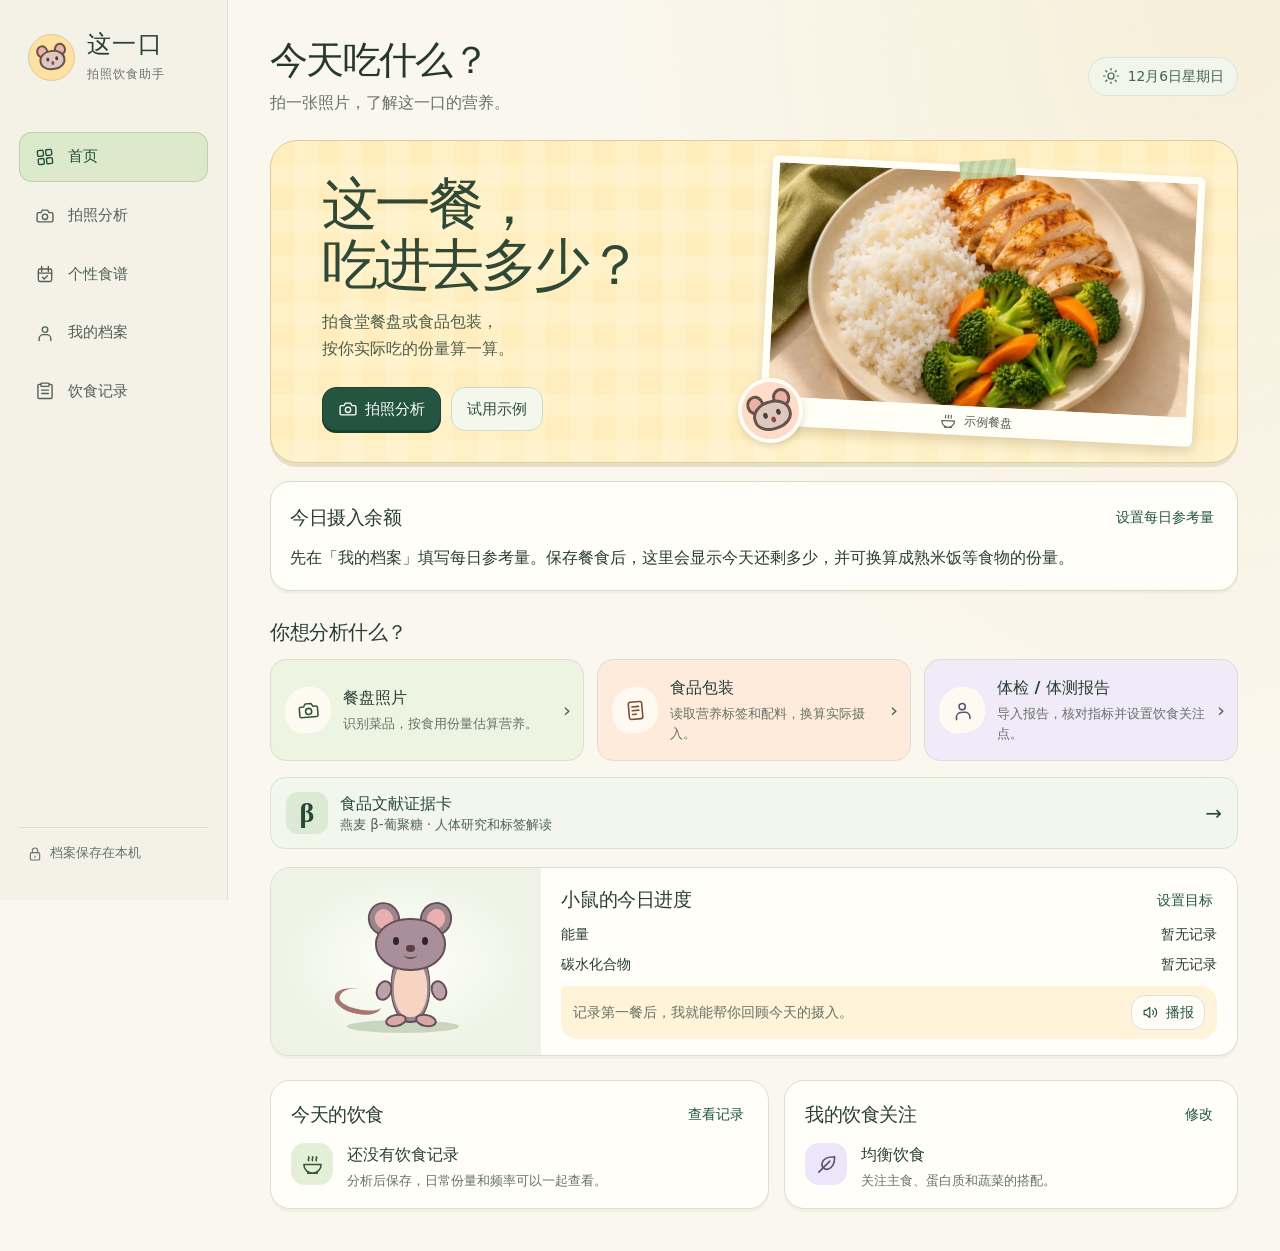
==== index.html @ 36e71fb4 "Publish verified Zheyikou demo" ====
<!doctype html>
<html lang="zh-CN">
<head>
  <meta charset="utf-8">
  <meta name="viewport" content="width=device-width, initial-scale=1">
  <meta name="description" content="拍一餐或一张食品标签，按真实份量了解吃进去的营养。">
  <meta name="theme-color" content="#faf7ee">
  <title>这一口 · 拍照饮食助手</title>
  <link rel="stylesheet" href="style.css?v=picnic-ui">
  <link rel="stylesheet" href="extensions/food-evidence/evidence.css?v=oat-card">
  <script defer src="nutrition.js?v=ingredient-seasoning"></script>
  <script defer src="packaging.js?v=portion-check"></script>
  <script defer src="insights.js?v=food-plan"></script>
  <script defer src="favorites.js"></script>
  <script defer src="extensions/food-evidence/oats.js?v=oat-card"></script>
  <script defer src="extensions/food-evidence/evidence.js?v=oat-card"></script>
  <script defer src="app.js?v=portion-check-oat-card"></script>
</head>
<body>
  <div id="app"></div>
  <div id="toast" class="toast" role="status" hidden></div>
</body>
</html>
---- style.css ----
:root {
  color-scheme: light;
  --ink: #24332a;
  --muted: #667268;
  --forest: #264d38;
  --green: #346448;
  --paper: #f7f8f2;
  --white: #fffefa;
  --line: #e3e8dc;
  --sage: #e7efdb;
  --peach: #f7e8d8;
  --lilac: #eee9f3;
  --radius: 21px;
  font-family: Inter, 'PingFang SC', 'Microsoft YaHei UI', 'Microsoft YaHei', 'Noto Sans CJK SC', system-ui, sans-serif;
  font-synthesis: none;
  background: var(--paper);
  color: var(--ink);
}
*, *::before, *::after { box-sizing: border-box; }
body { margin: 0; min-width: 280px; line-height: 1.55; }
button, input, textarea, select { font: inherit; }
button { cursor: pointer; }
button:disabled { opacity: .48; cursor: not-allowed; }
button:focus-visible, input:focus-visible, select:focus-visible, textarea:focus-visible, summary:focus-visible, .file-button:focus-within { outline: 3px solid #659574; outline-offset: 3px; }
main:focus { outline: none; }
h1, h2, h3, p { margin: 0; }
a { color: var(--forest); }
svg { flex: none; vertical-align: middle; }
.layout { min-height: 100vh; display: grid; grid-template-columns: 228px minmax(0, 1fr); }
.sidebar { position: sticky; top: 0; height: 100vh; display: flex; flex-direction: column; padding: 31px 19px 23px; border-right: 1px solid var(--line); background: #fbfcf6; }
.brand { background: none; border: 0; color: var(--ink); display: inline-flex; gap: 12px; align-items: center; text-align: left; padding: 0; width: fit-content; }
.sidebar .brand { margin: 0 0 49px 9px; }
.brand-mark { display: grid; place-items: center; width: 47px; height: 47px; color: #fffdef; background: var(--forest); border-radius: 15px; }
.brand strong { display: block; font-size: 24px; font-weight: 780; letter-spacing: .055em; line-height: 1.16; }
.brand small { display: block; margin-top: 6px; font-size: 12px; letter-spacing: .08em; color: var(--muted); }
.navigation { display: grid; gap: 7px; }
.nav-item { display: flex; align-items: center; gap: 13px; padding: 13px 16px; width: 100%; text-align: left; border: 0; border-radius: 13px; color: #536054; background: transparent; font-size: .95rem; }
.nav-item:hover { background: #eff3e8; }
.nav-item.active { color: #214730; background: #e7eedf; font-weight: 750; }
.sidebar-bottom { margin-top: auto; padding: 15px 8px 0; border-top: 1px solid var(--line); }
.privacy-label { display: flex; align-items: center; gap: 7px; color: var(--muted); font-size: .84rem; margin-bottom: 13px; }
.mobile-top { display: none; }
.main { min-width: 0; }
.content { width: min(100%, 1275px); padding: 37px 42px 42px; margin: 0 auto; }
.page-head { display: flex; justify-content: space-between; align-items: center; gap: 14px; margin: 0 0 24px; }
h1 { color: #26382c; font-size: clamp(1.85rem, 3vw, 2.35rem); line-height: 1.25; font-weight: 790; letter-spacing: -.045em; }
.page-head p { color: var(--muted); margin-top: 7px; }
.date-chip { display: inline-flex; align-items: center; justify-content: center; gap: 8px; padding: 8px 13px; border-radius: 999px; border: 1px solid #dce5d8; color: #46614d; background: #f1f5eb; font-size: .86rem; white-space: nowrap; }
.hero { min-height: 330px; display: grid; grid-template-columns: .93fr 1.07fr; overflow: hidden; border-radius: 27px; background: #e8efdc; border: 1px solid #e0e8d7; }
.hero-text { position: relative; padding: 39px clamp(25px, 4vw, 58px) 36px; z-index: 1; }
.hero h2 { margin: 14px 0 14px; color: #1f402e; font-size: clamp(2.5rem, 4.35vw, 4.1rem); line-height: 1.1; font-weight: 820; letter-spacing: -.085em; }
.hero p { font-size: 1rem; color: #506854; line-height: 1.68; }
.hero-visual { position: relative; min-width: 0; min-height: 100%; background: radial-gradient(ellipse at 55% 46%, #d3debc, #c0cfa7); overflow: hidden; }
.hero-visual img { position: absolute; inset: 0; width: 100%; height: 100%; object-fit: cover; object-position: center 53%; }
.photo-tag { position: absolute; display: flex; align-items: center; gap: 7px; bottom: 18px; right: 19px; padding: 8px 12px; color: #284a37; background: #fcfff6ed; border: 1px solid #eff2ea; border-radius: 999px; box-shadow: 0 3px 14px #243d2833; font-weight: 660; font-size: .83rem; }
.hero-actions, .action-row { display: flex; align-items: center; flex-wrap: wrap; gap: 10px; margin-top: 18px; }
.hero-actions { margin-top: 24px; }
.button { display: inline-flex; align-items: center; justify-content: center; gap: 7px; font-size: .94rem; font-weight: 720; text-decoration: none; text-align: center; line-height: 1.25; padding: 11px 15px; min-height: 44px; border: 1px solid transparent; border-radius: 11px; white-space: nowrap; }
.primary { color: #fffefa; background: var(--forest); box-shadow: 0 3px 6px #264d3816; }
.primary:hover:not(:disabled) { background: #1d402c; }
.ghost { color: #31513b; background: #f4f7eb; border-color: #cfdbc4; }
.outline { color: var(--forest); background: #fffc; border-color: #d9e3d6; }
.outline:hover, .ghost:hover { background: #eff4e9; }
.text-button { display: inline-flex; align-items: center; color: var(--forest); background: transparent; border: 0; border-radius: 6px; padding: 5px 4px; font-size: .9rem; font-weight: 720; white-space: nowrap; }
.text-button:hover { background: #edf2e8; }
.danger { color: #9a4437; }
.danger:hover { background: #fbede8; }
.quick-section { margin-top: 27px; }
.section-title { font-size: 1.22rem; font-weight: 780; letter-spacing: -.025em; }
.quick-grid { display: grid; grid-template-columns: repeat(3, minmax(0, 1fr)); gap: 13px; margin-top: 11px; }
.quick-card { display: grid; grid-template-columns: auto minmax(0, 1fr); align-items: center; gap: 12px; padding: 16px 14px; text-align: left; color: var(--ink); background: var(--white); border: 1px solid var(--line); border-radius: 16px; min-height: 95px; }
.quick-card:hover { border-color: #b9cdb6; background: #fdfff9; }
.icon-tile { align-self: start; display: inline-grid; place-items: center; width: 46px; height: 46px; border-radius: 14px; color: var(--forest); flex: none; }
.green { background: var(--sage); color: #35543b; }
.peach { background: var(--peach); color: #814d30; }
.lilac { background: var(--lilac); color: #614d73; }
.quick-card strong, .overview-body strong { display: block; font-size: 1rem; font-weight: 760; }
.quick-card small, .overview-body p { display: block; margin-top: 3px; font-size: .83rem; color: var(--muted); line-height: 1.5; }
.home-bottom { display: grid; grid-template-columns: 1.1fr 1fr; gap: 15px; margin-top: 24px; }
.card { background: var(--white); border: 1px solid var(--line); border-radius: var(--radius); box-shadow: 0 2px 3px #213a2105; }
.overview { padding: 17px 20px; }
.section-head { display: flex; justify-content: space-between; gap: 9px; align-items: center; }
.section-head h2 { font-size: 1.18rem; font-weight: 780; letter-spacing: -.025em; }
.overview-body { display: flex; align-items: center; gap: 14px; margin-top: 13px; }
.overview-body .icon-tile { width: 42px; height: 42px; }
.segmented { display: inline-flex; gap: 4px; padding: 4px; border-radius: 14px; border: 1px solid #e3e9dd; background: #edf1e8; margin-bottom: 20px; }
.segmented button { display: inline-flex; align-items: center; gap: 8px; color: #56645a; background: transparent; border: 1px solid transparent; padding: 8px 14px; border-radius: 10px; font-size: .94rem; }
.segmented button[aria-pressed="true"] { background: var(--white); border-color: #e0e6da; box-shadow: 0 1px 3px #1f3c2010; color: var(--forest); font-weight: 750; }
.workspace-grid { display: grid; grid-template-columns: minmax(0, 1.07fr) minmax(0, .93fr); gap: 18px; align-items: start; }
.stack { display: grid; gap: 16px; min-width: 0; }
.plan-days { border: 0; padding: 0; margin: 15px 0 10px; }
.plan-days legend { color: #49564a; font-weight: 690; font-size: .88rem; margin-bottom: 6px; }
.plan-week { display: flex; flex-wrap: wrap; gap: 6px; }
.plan-week label { display: inline-flex; align-items: center; padding: 7px 8px; gap: 4px; min-height: 38px; border: 1px solid var(--line); border-radius: 9px; cursor: pointer; font-size: .84rem; }
.plan-week label:has(input:checked) { background: var(--sage); }
.plan-week input { accent-color: var(--forest); }
.plan-slot { display: grid; gap: 3px; padding: 12px 14px; margin-top: 10px; border-radius: 12px; background: #f0f4e9; }
.plan-slot > span:first-child, .plan-countdown { color: #516655; font-size: .86rem; }
.plan-slot > strong { font-size: 1.15rem; }
.plan-portion { margin: 13px 0; padding: 0 0 0 11px; border-left: 2px solid #bacda9; }
.plan-portion p { font-size: .86rem; margin-top: 4px; color: var(--muted); }
.favorite-suggestions { margin-top: 12px; }
.favorite-suggestion, .mouse-plan { display: flex; justify-content: space-between; align-items: center; flex-wrap: wrap; gap: 8px 12px; padding: 10px 0; border-top: 1px solid var(--line); overflow-wrap: anywhere; }
.favorite-suggestion .micro { margin-top: 3px; }
.favorite-card h2 { overflow-wrap: anywhere; }
.mouse-plan { margin-top: 10px; padding-bottom: 0; font-size: .9rem; }
.mouse-plan p { margin: 2px 0 0; color: var(--muted); }
.form-card { padding: 19px; }
.balance-card { margin-top: 18px; }
.balance-card p { margin: 8px 0 0; }
.balance-grid { display: grid; grid-template-columns: repeat(auto-fit,minmax(min(100%,145px),1fr)); gap: 8px; }
.balance-metric { display: grid; align-content: start; gap: 3px; padding: 12px; background: #eef3e7; border-radius: 10px; }
.balance-metric span, .balance-metric small { color: #526253; }
.balance-metric strong { font-size: 1.3rem; color: var(--forest); }
.balance-example { margin-top: 12px; padding-top: 8px; border-top: 1px solid var(--line); }
.balance-example select { max-width: 310px; }
.missing-result { padding: 12px; border-radius: 10px; background: #faf3e7; }
.missing-result ul { margin: 4px 0 0; padding-left: 20px; }
.missing-result .text-button { text-align: left; }
.form-card > .section-head { margin-bottom: 13px; }
.pill { display: inline-flex; align-items: center; padding: 3px 9px; border-radius: 999px; font-size: .77rem; white-space: nowrap; font-weight: 730; background: var(--lilac); color: #5f5070; }
.pill.peach { background: var(--peach); color: #814d30; }
.pill.green { background: var(--sage); color: #35543b; }
.upload-area { overflow: hidden; min-height: 155px; border: 1px dashed #bacab6; border-radius: 15px; background: #f4f7ed; display: grid; place-items: center; text-align: center; position: relative; }
.upload-controls { display: flex; flex-direction: column; align-items: center; justify-content: center; gap: 8px; padding: 14px; min-width: 0; max-width: 100%; }
.upload-controls strong { font-size: .91rem; overflow-wrap: anywhere; }
.upload-buttons { display: flex; flex-wrap: wrap; justify-content: center; gap: 8px; }
.camera-file { display: none; }
.upload-controls .icon-tile { align-self: center; width: 40px; height: 40px; }
.upload-area.has-image { grid-template-columns: 1fr; }
.upload-area.has-image img { width: 100%; height: 225px; display: block; object-fit: contain; background: #e8eee1; }
.upload-area.has-image .upload-controls { padding: 10px; }
.upload-area.has-image .upload-controls .icon-tile { display: none; }
.file-button { position: relative; cursor: pointer; }
.file-button input { position: absolute; inset: 0; width: 100%; opacity: 0; cursor: pointer; }
.inline-status { padding: 9px 11px; background: #eef3e8; border-radius: 10px; color: #405d46; font-size: .89rem; margin: 10px 0 0; overflow-wrap: anywhere; }
.micro, .muted { color: var(--muted); }
.micro { font-size: .83rem; margin-top: 9px; line-height: 1.55; }
.field { color: #49564a; display: flex; flex-direction: column; gap: 5px; font-size: .88rem; font-weight: 690; min-width: 0; margin-top: 10px; }
input:not([type='radio']):not([type='file']), textarea, select { min-width: 0; width: 100%; min-height: 42px; padding: 8px 10px; border: 1px solid #dae2d6; border-radius: 9px; background: #fff; color: #29352b; font-size: .95rem; }
textarea { resize: vertical; }
select { appearance: none; background-image: url("data:image/svg+xml,%3Csvg xmlns='http://www.w3.org/2000/svg' viewBox='0 0 16 16'%3E%3Cpath d='m4 6 4 4 4-4' fill='none' stroke='%23546756' stroke-width='1.6' stroke-linecap='round'/%3E%3C/svg%3E"); background-repeat: no-repeat; background-position: right 10px center; background-size: 16px; padding-right: 30px; }
input::placeholder, textarea::placeholder { color: #778279; }
.fields.two { display: grid; grid-template-columns: 1fr 1fr; gap: 0 10px; }
.food-table { display: grid; gap: 8px; }
.food-row { display: grid; grid-template-columns: minmax(0, 1fr) minmax(78px, 105px) 32px; gap: 8px; align-items: end; }
.food-item { padding: 3px 10px 10px; border: 1px solid var(--line); border-radius: 11px; background: #fafcf7; }
.food-row .remove-button { margin-bottom: 3px; }
.seasoning-item { margin-top: 10px; }
.seasoning-item .section-head > label { flex: 1; }
.meal-breakdown { color: #435544; font-size: .87rem; margin: 8px 0 12px; }
.meal-breakdown p { margin: 4px 0; }
.icon-button { display: inline-grid; place-items: center; color: #5b6d5c; background: transparent; border: 1px solid transparent; width: 36px; height: 36px; border-radius: 9px; font-size: 1.45rem; line-height: 1; }
.icon-button:hover { background: #eef3e8; }
.remove-button { width: 32px; }
.result-name { color: var(--muted); font-weight: 630; font-size: .92rem; margin: 2px 0 12px; }
.nutrient-grid { display: grid; grid-template-columns: repeat(3, minmax(0, 1fr)); gap: 7px; }
.nutrient { padding: 10px 8px; border: 1px solid #e7ebe1; background: #f6f7f0; border-radius: 11px; }
.nutrient.priority { border-color: #cadcbf; background: #e9f1df; }
.nutrient span { display: block; color: #526253; font-size: .77rem; margin-bottom: 2px; }
.nutrient strong { color: var(--forest); display: block; font-size: clamp(1.2rem, 2.1vw, 1.76rem); font-variant-numeric: tabular-nums; line-height: 1.22; font-weight: 800; overflow-wrap: anywhere; }
.nutrient small { color: #526253; font-size: .76rem; }
.empty-result { min-height: 153px; display: flex; flex-direction: column; justify-content: center; align-items: center; text-align: center; gap: 6px; color: var(--muted); padding: 12px; }
.empty-result .icon-tile { align-self: center; }
.empty-result strong { color: var(--ink); margin-top: 3px; }
.empty-result p { font-size: .88rem; }
.advice-card { background: #f9fcf4; border-color: #e0e9d8; }
.advice-card h2 svg { margin-right: 4px; color: var(--green); }
.tip-title { display: block; font-size: .98rem; }
.advice-card p { color: #526254; font-size: .92rem; margin-top: 5px; }
.advice-card .frequency, .advice-card .ingredients { border-top: 1px solid #e4ebde; padding-top: 9px; margin-top: 10px; overflow-wrap: anywhere; }
.frequency svg { margin-right: 4px; }
.ingredients { overflow-wrap: anywhere; }
.ingredient-notes { margin: 8px 0 0; padding-left: 1.45rem; color: #455749; font-size: .9rem; }
details { margin-top: 12px; }
summary { color: var(--forest); font-size: .89rem; font-weight: 690; cursor: pointer; }
details .button { margin-top: 8px; }
.label-tabs { max-width: 100%; margin-bottom: 12px; }
.label-tabs button { padding-inline: clamp(6px, 2vw, 12px); font-size: .88rem; white-space: nowrap; }
.label-values { width: 100%; table-layout: fixed; border-collapse: collapse; margin-top: 14px; }
.label-values th, .label-values td { text-align: left; padding: 5px 3px; border-bottom: 1px solid var(--line); vertical-align: middle; font-size: .86rem; }
.label-values th:first-child { width: 36%; }
.label-values th:nth-child(2) { width: 39%; }
.label-values th small { display: block; font-weight: 500; color: #5c6b61; }
.label-values input, .label-values select { margin: 0; width: 100%; }
.label-values .label-energy-unit { margin-top: 4px; }
.ingredient-review h3 { font-size: .95rem; margin: 14px 0 5px; }
.product-line, .ingredient-evidence { overflow-wrap: anywhere; }
.ingredient-evidence { margin-top: 12px; padding: 9px 11px; border-radius: 8px; background: #f4f7ef; line-height: 1.7; white-space: pre-line; }
.ingredient-evidence mark { padding: 1px 3px; border-radius: 3px; background: #f8e0a5; color: #30240d; }
.ingredient-flags { list-style: none; padding: 0; margin: 0; display: flex; flex-wrap: wrap; gap: 6px; }
.ingredient-flags li { border-radius: 8px; padding: 4px 8px; display: flex; align-items: baseline; flex-wrap: wrap; gap: 4px 8px; font-size: .84rem; overflow-wrap: anywhere; }
.ingredient-flags .allergen-present { background: #fae6dc; color: #782e1c; }
.ingredient-flags .allergen-trace { background: #fff0cd; color: #6c4c00; }
.ingredient-flags .focus-tag { background: var(--sage); color: #36543d; }
.record-note { overflow-wrap: anywhere; white-space: pre-line; }
.goal-list { display: grid; gap: 8px; }
.purpose-card { margin-bottom: 16px; }
.purpose-list { display: grid; grid-template-columns: repeat(2, minmax(0,1fr)); gap: 8px; margin-top: 10px; }
.purpose-list .goal-choice input { flex: 0 0 16px; }
.purpose-list .goal-choice small { margin-top: 3px; line-height: 1.5; }
.purpose-actions { display: flex; flex-wrap: wrap; gap: 4px 16px; margin-top: 10px; }
.goal-choice { cursor: pointer; display: flex; gap: 8px; align-items: flex-start; border: 1px solid #e2e9dd; border-radius: 11px; padding: 9px 11px; }
.goal-choice:has(:checked) { background: #eef4e7; border-color: #cbdcc3; }
.goal-choice input { accent-color: var(--forest); width: 16px; height: 16px; margin-top: 5px; }
.goal-choice strong, .goal-choice small { display: block; }
.goal-choice small { color: var(--muted); font-size: .84rem; }
.profile-foot { border-top: 1px solid var(--line); margin-top: 15px; padding-top: 9px; }
.report-flags, .daily-goals { border: 1px solid #dbe5d3; border-radius: 11px; margin: 14px 0 0; padding: 8px 12px 11px; }
.report-flags legend, .daily-goals legend { color: var(--forest); font-weight: 700; padding: 0 5px; }
.report-flags label { display: flex; align-items: center; gap: 7px; padding-block: 4px; font-size: .9rem; }
.report-flags input { accent-color: var(--forest); width: 16px; height: 16px; margin: 0; }
.daily-goals .field { margin-top: 8px; }
.mouse-card { display: grid; grid-template-columns: minmax(155px, 28%) 1fr; margin: 18px 0; overflow: hidden; }
.mouse-scene { display: grid; place-items: center; min-height: 174px; background: radial-gradient(ellipse at center, #fffff8 0%, #eef3e5 70%); isolation: isolate; }
.mouse { position: relative; width: 150px; height: 143px; }
.mouse::after { content: ''; position: absolute; z-index: -1; width: 112px; height: 13px; left: 16px; bottom: 0; border-radius: 50%; background: #c9d5bc; }
.mouse-tail { position: absolute; width: 48px; height: 25px; left: 3px; bottom: 19px; border: 5px solid #a87571; border-right: 0; border-top: 0; border-radius: 50%; rotate: 13deg; }
.mouse-body, .mouse-belly, .mouse-head, .mouse-ear, .mouse-foot, .mouse-paw { position: absolute; }
.mouse-body { left: 42px; top: 58px; width: 75px; height: 75px; background: #9d858e; border: 2px solid #634f58; border-radius: 51% 51% 48% 48%; transform-origin: center 90%; transform: scaleX(var(--belly-scale)); animation: belly-grow .35s ease-out; }
.mouse-belly { left: 48px; top: 68px; width: 63px; height: 59px; background: #f6d4c1; border-radius: 52% 52% 47% 47%; transform-origin: center 90%; transform: scaleX(var(--belly-scale)); animation: belly-grow .35s ease-out; }
.mouse-ear { top: 12px; width: 32px; height: 34px; border-radius: 50%; border: 2px solid #634f58; background: #e7b0ae; box-shadow: inset 0 0 0 5px #9d858e; }
.mouse-ear.left { left: 37px; rotate: -22deg; }
.mouse-ear.right { right: 29px; rotate: 20deg; }
.mouse-head { top: 28px; left: 44px; width: 71px; height: 53px; border-radius: 48% 48% 49% 49%; border: 2px solid #634f58; background: #a88f99; }
.mouse-eye { position: absolute; top: 17px; width: 6px; height: 8px; background: #30232c; border-radius: 50%; }
.mouse-eye.left { left: 16px; }
.mouse-eye.right { right: 16px; }
.mouse-nose { position: absolute; top: 25px; left: 29px; width: 9px; height: 7px; border-radius: 52% 52% 70% 70%; background: #623b48; }
.mouse-smile { position: absolute; top: 31px; left: 27px; width: 13px; height: 8px; border: solid #634f58; border-width: 0 0 2px; border-radius: 0 0 50% 50%; }
.mouse-foot { bottom: 6px; height: 13px; width: 22px; border: 2px solid #634f58; border-radius: 60%; background: #d9a8a4; }
.mouse-foot.left { left: 54px; rotate: -12deg; }
.mouse-foot.right { left: 84px; rotate: 12deg; }
.mouse-paw { top: 90px; width: 16px; height: 21px; border-radius: 58%; border: 2px solid #634f58; background: #bba2aa; }
.mouse-paw.left { left: 45px; rotate: 21deg; }
.mouse-paw.right { right: 34px; rotate: -21deg; }
.mouse-sign { position: absolute; left: 94px; bottom: 40px; padding: 4px 6px; border: 2px solid #803a32; border-radius: 6px; background: #fff4ed; color: #803a32; font-size: .7rem; font-weight: 850; rotate: 9deg; }
.mouse-sign::after { content: ''; position: absolute; left: 12px; top: 100%; width: 3px; height: 13px; border-radius: 2px; background: #803a32; }
.mouse-goal-reached .mouse-scene { background: radial-gradient(ellipse at center, #fff9eb 0%, #f6e6dc 77%); }
@keyframes belly-grow { from { transform: scaleX(.53); } to { transform: scaleX(var(--belly-scale)); } }
@media (prefers-reduced-motion: reduce) { .mouse-body, .mouse-belly { animation: none; } }
.mouse-content { padding: 16px 20px; min-width: 0; }
.mouse-content h2 { font-size: 1.16rem; }
.mouse-content .section-head { margin-bottom: 7px; }
.mouse-meter { margin-top: 7px; }
.mouse-meter > div { display: flex; flex-wrap: wrap; justify-content: space-between; gap: 2px 10px; font-size: .9rem; }
.mouse-meter small { color: var(--muted); font-size: .8rem; font-weight: 500; }
.mouse-meter progress { display: block; margin-top: 3px; height: 8px; width: 100%; border: 0; border-radius: 10px; overflow: hidden; appearance: none; color: var(--forest); background: #e6eee1; accent-color: var(--forest); }
.mouse-meter progress::-webkit-progress-bar { background: #e6eee1; border-radius: 10px; }
.mouse-meter progress::-webkit-progress-value { background: #547b5b; border-radius: 10px; }
.mouse-meter progress::-moz-progress-bar { background: #547b5b; border-radius: 10px; }
.mouse-speech { margin-top: 11px; display: flex; align-items: center; gap: 7px 12px; flex-wrap: wrap; }
.mouse-speech p { flex: 1 1 190px; color: var(--muted); font-size: .89rem; }
.mouse-voice { min-height: 35px; padding: 5px 10px; font-size: .86rem; }
.snack-card { background: #fcfaf5; border-color: #e8e0d0; margin-bottom: 14px; }
.snack-name { margin-bottom: 9px; color: var(--forest); font-weight: 700; overflow-wrap: anywhere; }
.snack-plan { margin: 0 0 9px; display: grid; gap: 8px; }
.snack-plan div { border-radius: 9px; padding: 8px 10px; background: #f0f3e8; }
.snack-plan dt { color: var(--forest); font-weight: 700; }
.snack-plan dd { margin: 2px 0 0; color: var(--muted); line-height: 1.55; font-size: .88rem; }
.snack-cues { list-style: none; margin: 8px 0 4px; padding: 0; display: grid; gap: 7px; }
.snack-cues li { padding: 6px 9px; background: #f6eee4; border-radius: 9px; font-size: .86rem; }
.snack-cues span { display: block; color: var(--muted); }
.snack-source { font-size: .82rem; color: var(--forest); }
.log-totals { display: grid; grid-template-columns: repeat(3, minmax(0, 1fr)); gap: 13px; margin-bottom: 15px; }
.log-metric { padding: 15px; }
.log-metric span { font-size: .91rem; color: var(--muted); }
.log-metric strong { display: block; font-size: 1.75rem; color: var(--forest); }
.log-metric small { font-size: .85rem; }
.record-list { display: grid; }
.record { display: grid; grid-template-columns: auto minmax(0,1fr) auto auto; gap: 11px; align-items: center; padding: 11px 0; border-top: 1px solid var(--line); }
.record-text { overflow-wrap: anywhere; }
.record-text p, .record-energy small { font-size: .82rem; color: var(--muted); }
.toast { position: fixed; z-index: 20; bottom: 22px; left: 50%; translate: -50% 0; max-width: calc(100vw - 28px); padding: 9px 15px; border-radius: 11px; background: #264d38; color: #fff; box-shadow: 0 6px 24px #1e342a35; }
@media (max-width: 1110px) {
  .layout { grid-template-columns: 190px minmax(0, 1fr); }
  .content { padding: 30px 28px 38px; }
  .sidebar { padding-inline: 14px; }
  .quick-card { gap: 9px; }
  .quick-card .icon-tile { width: 39px; height: 39px; }
}
@media (max-width: 800px) {
  .camera-file { display: inline-flex; }
  .layout { display: block; }
  .sidebar { position: fixed; z-index: 5; top: auto; left: 0; right: 0; bottom: 0; padding: 5px 8px max(5px, env(safe-area-inset-bottom)); height: auto; border-right: 0; border-top: 1px solid var(--line); background: #fbfcf7fa; }
  .sidebar .brand, .sidebar-bottom { display: none; }
  .navigation { display: grid; grid-template-columns: repeat(5, minmax(0, 1fr)); gap: 2px; }
  .nav-item { flex-direction: column; align-items: center; gap: 3px; padding: 5px 3px; text-align: center; font-size: .77rem; }
  .mobile-top { display: flex; align-items: center; justify-content: space-between; border-bottom: 1px solid var(--line); padding: 10px 17px; background: #fbfcf6; }
  .mobile-top .brand-mark { width: 34px; height: 34px; border-radius: 10px; }
  .mobile-top .brand strong { font-size: 20px; }
  .content { padding: 24px 18px 87px; }
  .toast { bottom: 70px; }
}
@media (max-width: 570px) {
  .purpose-list { grid-template-columns: minmax(0,1fr); }
  .content { padding-inline: 13px; }
  .page-head { align-items: flex-start; margin-bottom: 17px; }
  .page-head p { font-size: .91rem; }
  .page-head .date-chip { padding: 5px 7px; font-size: .72rem; }
  .page-head .button { font-size: .8rem; padding: 8px; min-height: 35px; }
  .page-head .date-chip svg { display: none; }
  .hero { grid-template-columns: 1fr; border-radius: 19px; }
  .hero-text { padding: 23px 21px 22px; }
  .hero h2 { font-size: clamp(2.18rem, 10.8vw, 3.2rem); }
  .desktop-break { display: none; }
  .hero p { font-size: .92rem; }
  .hero-actions { margin-top: 15px; }
  .hero-visual { min-height: 185px; }
  .photo-tag { bottom: 9px; right: 10px; }
  .quick-section { margin-top: 18px; }
  .quick-grid { grid-template-columns: 1fr; gap: 8px; }
  .quick-card { min-height: 65px; padding: 9px 12px; }
  .home-bottom, .workspace-grid { grid-template-columns: 1fr; gap: 12px; }
  .ingredients-layout > .stack { display: contents; }
  .ingredients-layout .ingredient-review { order: 1; }
  .ingredients-layout .ingredient-editor { order: 2; }
  .ingredients-layout .result-card, .ingredients-layout .advice-card { order: 3; }
  .ingredients-layout .snack-card { order: 4; }
  .home-bottom { margin-top: 14px; }
  .stack { gap: 12px; }
  .form-card { padding: 14px; }
  .log-totals { gap: 6px; }
  .log-metric { padding: 8px; }
  .log-metric span, .log-metric .micro { font-size: .73rem; }
  .log-metric strong { font-size: 1.3rem; }
  .record { gap: 7px; }
  .record .icon-tile { width: 35px; height: 35px; }
  .record-energy { font-size: .85rem; }
  .mouse-card { grid-template-columns: 1fr; }
  .mouse-scene { min-height: 152px; }
  .mouse-content { padding: 12px 14px 14px; }
}
.crop-dialog {
  width: min(680px, calc(100% - 28px));
  max-height: calc(100% - 28px);
  padding: 18px;
  border: 1px solid #d7e2d9;
  border-radius: 16px;
  background: #fff;
  color: inherit;
}
.crop-dialog::backdrop { background: rgba(20, 36, 28, .62); }
.crop-preview { display: grid; justify-items: center; margin: 12px 0; }
.crop-preview canvas { display: block; height: auto; touch-action: none; cursor: crosshair; }

/* Picnic stationery, shared across the five existing workspaces. */
:root {
  --ink: #293e35;
  --forest: #225642;
  --green: #427159;
  --paper: #faf7ee;
  --white: #fffef9;
  --line: #deded0;
  --sage: #e4efd8;
  --peach: #ffe3cf;
  --lilac: #ece6fa;
  --radius: 20px;
}
.main { background: radial-gradient(ellipse at 95% 0%, #f6efd9 0%, transparent 40rem), var(--paper); }
.sidebar { background: #f4f2e6; }
.brand-mark { position: relative; border-radius: 50%; background: #ffe1a1; border: 1px solid #ddc89c; }
.mouse-mark { position: relative; display: inline-block; width: 30px; height: 26px; transform: rotate(-8deg); }
.mouse-mark::before,.mouse-mark::after { content: ''; position: absolute; top: 0; width: 12px; height: 13px; background: #ecb2a5; border: 2px solid #64544d; border-radius: 50%; }
.mouse-mark::before { left: 0; } .mouse-mark::after { right: 0; }
.mouse-mark i { position: absolute; z-index: 1; inset: 6px 2px 0; border: 2px solid #64544d; border-radius: 48% 48% 46% 46%; background: #dec7bf; }
.mouse-mark b { position: absolute; z-index: 2; top: 13px; left: 9px; width: 3px; height: 4px; border-radius: 50%; background: #493f39; box-shadow: 9px 0 #493f39, 4.5px 4px #8d4c46; }
.brand strong { font-weight: 850; }
.navigation { gap: 9px; }
.nav-item.active { background: #dceacb; color: #214e37; box-shadow: inset 0 0 0 1px #bed1ab; }
.nav-item.active svg { transform: rotate(-6deg); }
h1,h2 { text-wrap: balance; }
.hero { position: relative; isolation: isolate; min-height: 305px; grid-template-columns: 1fr .97fr; border: 1px solid #decc99; background-color: #ffedbe; background-image: linear-gradient(90deg,transparent 50%,#fff8d954 50%),linear-gradient(transparent 50%,#fff8d954 50%); background-size: 46px 46px; box-shadow: 0 4px 0 #e7dfc8; }
.hero-text { padding: 26px clamp(20px,4vw,52px) 31px; }
.hero h2 { margin-top: 6px; letter-spacing: -.055em; color: #304936; }
.hero p { color: #4d5d49; }
.hero-visual { position: relative; overflow: visible; background: transparent; }
.meal-print { position: absolute; inset: 8% 8% 8% 1%; transform: rotate(3deg); background: #fffef7; border: 7px solid #fffef7; border-bottom-width: 29px; border-radius: 6px; box-shadow: 1px 6px 12px #58452c30; }
.meal-print::after { content: ''; position: absolute; width: 56px; height: 18px; top: -13px; left: 43%; background: repeating-linear-gradient(110deg,#b5c998dd 0 5px,#c9d7acdd 5px 10px); transform: rotate(-7deg); }
.meal-print img { border-radius: 2px; object-position: center 50%; }
.photo-tag { left: 0; right: 0; bottom: -25px; justify-content: center; padding: 0; background: none; border: 0; box-shadow: none; color: #52604c; font-size: 12px; }
.hero-mouse { display: grid; place-items: center; position: absolute; bottom: 6%; left: -5%; width: 65px; height: 65px; background: #ffdcc7; border: 4px solid #fffdf5; border-radius: 50%; box-shadow: 0 3px 6px #48381e29; transform: rotate(-9deg); }
.hero-mouse .mouse-mark { scale: 1.5; }
.primary { background: #235540; border-color: #194634; box-shadow: 0 2px 0 #173e30; }
.button { border-radius: 14px; }
.card { box-shadow: 0 3px 0 #4955340b; }
.balance-card { border-color: #d4dec4; }
.balance-metric { background: #eaf2dd; }
.balance-metric:nth-child(2n) { background: #fff1dc; }
.quick-card { position: relative; padding-right: 29px; }
.quick-card::after { content: '›'; position: absolute; right: 12px; color: #526253; font-size: 1.25rem; }
.quick-card:nth-child(1) { background: #edf4e2; } .quick-card:nth-child(2) { background: #ffebdc; } .quick-card:nth-child(3) { background: #f1eaf9; }
.quick-card .icon-tile { align-self: center; border-radius: 50% 45% 46% 38%; background: #fffaf1; transform: rotate(-5deg); }
.section-links { display: flex; gap: 5px; flex-wrap: wrap; margin: 0 0 16px; }
.section-links button { color: var(--forest); background: #fffdf6; border: 1px solid #d9ddca; border-radius: 100px; padding: 7px 13px; font-size: .87rem; font-weight: 650; }
.section-links button::after { content: ' ↓'; color: #557158; }
[id^="scan-"], [id^="profile-"], #purpose-title { scroll-margin-top: 15px; }
[data-view=scan] .page-head, [data-view=profile] .page-head, [data-view=plan] .page-head, [data-view=log] .page-head { padding: 17px 20px; border-radius: 20px; background: #e5eed9; }
[data-view=profile] .page-head { background: #ece6f4; } [data-view=plan] .page-head { background: #ffe7d7; } [data-view=log] .page-head { background: #faf0cf; }
.segmented { background: #eaeadd; border-color: #d8dacb; }
.segmented button[aria-pressed=true] { background: #fffef8; border-color: #c3d0b4; }
.upload-area { border: 1.5px dashed #a0b591; background: radial-gradient(#bccba353 .9px,transparent 1px) 0 0 / 12px 12px,#f4f6e9; }
.upload-controls strong { padding-inline: 5px; background: #f4f6e9; }
.food-item,.seasoning-item { margin-top: 6px; padding: 7px 12px 12px; background: #faf8ef; }
.result-card { border-top: 4px solid #9cbc83; }
.meal-breakdown { background: #f5f4e8; padding: 7px 10px; border-radius: 10px; }
.nutrient:nth-child(2) { background: #fff0df; } .nutrient:nth-child(3) { background: #ede9f6; }
.goal-choice:has(:checked), .plan-week label:has(:checked) { border-color: #74986d; background: #eaf2df; }
input[type=checkbox] { accent-color: var(--forest); }
.goal-choice input[type=checkbox],.report-flags input[type=checkbox],.plan-week input[type=checkbox] { width: 18px; min-height: 18px; height: 18px; }
.mouse-speech { background: #fff3da; border-radius: 5px 16px 16px; padding: 9px 12px; }
.plan-slot { background: #fff1dd; } .log-metric:nth-child(2) { background: #fff0e4; } .log-metric:nth-child(3) { background: #f0ebf7; }
.missing-result .text-button { white-space: normal; overflow-wrap: anywhere; }
.toast { pointer-events: none; border-radius: 18px; }
@media (hover:hover) {
  .quick-card:hover { transform: translateY(-3px); box-shadow: 0 6px 12px #34462c13; }
  .section-links button:hover { background: #e7efdc; }
  .hero:hover .hero-mouse { transform: rotate(6deg) translateY(-2px); }
  .mouse-card:hover .mouse-paw.right { transform-origin: bottom; transform: rotate(18deg); }
}
@media (prefers-reduced-motion:no-preference) {
  .quick-card,.hero-mouse,.mouse-paw,.button,.nav-item,.section-links button { transition: transform .16s ease, background-color .16s ease, box-shadow .16s ease; }
  .button:not(:disabled):active,.quick-card:active,.section-links button:active { transform: translateY(2px); box-shadow: none; }
  .toast:not([hidden]) { animation: snack-pop .18s ease-out; }
  @keyframes snack-pop { from { opacity: 0; transform: translateY(6px); } to { opacity: 1; transform: none; } }
}
@media (min-width:571px) and (max-width:950px) {
  .workspace-grid { grid-template-columns: 1fr; }
}
@media (max-width:800px) {
  .navigation { gap: 2px; }
  .mobile-top { background: #f9f6ea; }
  .sidebar { box-shadow: 0 -3px 14px #4350390c; }
  .nav-item { min-height: 47px; }
  .content { padding-bottom: calc(86px + env(safe-area-inset-bottom)); }
  input[type=text],input[type=number],textarea,select { font-size: 16px; }
}
@media (max-width:570px) {
  .hero { min-height: 238px; grid-template-columns: 55% 45%; }
  .hero-text { padding: 18px 0 18px 16px; }
  .hero h2 { font-size: clamp(1.72rem,7.2vw,2.4rem); margin: 4px 0 8px; }
  .hero p { max-width: 18ch; font-size: .84rem; }
  .hero-actions { gap: 7px; } .hero-actions .button { padding: 9px 12px; }
  .meal-print { inset: 16% 9% 14% 3%; border-width: 4px; border-bottom-width: 23px; }
  .meal-print::after { width: 37px; height: 13px; top: -8px; }
  .photo-tag { bottom: -20px; font-size: 10px; } .photo-tag svg { width: 12px; }
  .hero-mouse { width: 44px; height: 44px; bottom: 10%; left: -4%; border-width: 3px; }
  .hero-mouse .mouse-mark { scale: .94; }
  [data-view] .page-head:not(.home-head) { padding: 14px 12px; gap: 7px; }
  .section-links button,.label-tabs button,.segmented button { min-height: 42px; }
  .section-links { position: sticky; top: 0; z-index: 3; padding: 4px 0; background: var(--paper); }
  [id^="scan-"], [id^="profile-"], #purpose-title, input, select, textarea { scroll-margin-top: 64px; }
  input:not([type=radio]):not([type=file]), textarea, select { font-size: 16px; }
  .section-head { flex-wrap: wrap; }
  .quick-card .icon-tile { width: 38px; height: 38px; }
  .result-card .button,.page-head .button { min-height: 43px; }
  .toast { bottom: calc(72px + env(safe-area-inset-bottom)); }
}
---- extensions/food-evidence/evidence.css ----
.evidence-preview {
  margin: 0; padding: clamp(14px, 4vw, 42px); color: #22342a; background: #f7f7ef;
  font-family: system-ui, "Microsoft YaHei", sans-serif; line-height: 1.6;
}
.evidence-preview main { max-width: 1080px; margin: auto; }
.food-evidence, .evidence-entry, .evidence-label-link { --ev-green: #254937; --ev-muted: #4f6256; --ev-line: #d9e3d5; }
.food-evidence { color: #25362c; line-height: 1.6; }
.food-evidence *, .evidence-entry, .evidence-label-link { box-sizing: border-box; }
.food-evidence h1, .food-evidence h2, .food-evidence h3, .food-evidence p { margin: 0; }
.food-evidence a { color: var(--ev-green); font-weight: 650; text-underline-offset: .18em; }
.food-evidence a:focus-visible, .evidence-entry:focus-visible, .food-evidence summary:focus-visible { outline: 2px solid #316d51; outline-offset: 3px; }
.evidence-entry {
  width: 100%; display: grid; text-align: left; align-items: center; gap: 12px; grid-template-columns: auto 1fr auto;
  min-height: 72px; margin-top: 16px; padding: 11px 15px; border: 1px solid var(--ev-line);
  border-radius: 15px; background: #f2f6ec; color: var(--ev-green); font: inherit; cursor: pointer;
}
.evidence-entry:hover { background: #eaf1e3; }
.evidence-entry-mark { display: grid; place-items: center; width: 42px; height: 42px; border-radius: 12px; background: #dce9d4; font: 700 28px Georgia, serif; }
.evidence-entry strong, .evidence-entry small { display: block; }
.evidence-entry small { color: var(--ev-muted); line-height: 1.35; }
.evidence-entry-arrow { font-size: 1.25rem; }
.evidence-label-link { display: grid; gap: 5px; border: 1px solid var(--ev-line); border-radius: 12px; padding: 10px 13px; background: #f1f7ec; color: var(--ev-muted); font-size: .88rem; }
.evidence-label-link button { justify-self: start; }
.food-evidence .evidence-hero {
  display: grid; grid-template-columns: minmax(0, 1fr) auto; align-items: center; gap: clamp(12px, 3vw, 32px);
  padding: clamp(19px, 4.5vw, 43px); border: 1px solid #d6e1d1; border-radius: 23px;
  background: linear-gradient(120deg, #e7f0e2 15%, #eff2df 76%, #f2eddb); color: #213d2e;
}
.evidence-kicker { font-size: .83rem; font-weight: 750; letter-spacing: .05em; color: #4b654d; }
.evidence-hero h1 { margin: 4px 0 8px; font-size: clamp(2rem, 4.8vw, 3.7rem); line-height: 1.18; letter-spacing: -.025em; }
.evidence-intro { max-width: 47rem; font-size: .98rem; color: #425c4b; }
.evidence-hero .evidence-structure-link { margin-top: 12px; font-size: .82rem; }
.evidence-grain {
  position: relative; display: grid; place-items: center; width: clamp(80px, 16vw, 164px); aspect-ratio: 1;
  border: 1px solid #d8dfcb; border-radius: 50%; background: #fdf9e8; color: #476a52;
}
.evidence-grain span { font: 500 clamp(48px, 9vw, 94px)/1 Georgia, serif; margin-top: -5%; }
.evidence-grain i, .evidence-grain b { position: absolute; top: 10%; right: 12%; width: 12%; height: 21%; background: #c5a56c; border-radius: 6% 92% 16% 90%; rotate: 15deg; }
.evidence-grain b { top: 24%; right: 5%; rotate: 76deg; background: #ac9564; }
.evidence-section { margin-top: 22px; }
.evidence-heading { display: flex; justify-content: space-between; align-items: center; gap: 10px; margin-bottom: 10px; }
.food-evidence h2 { font-size: 1.27rem; line-height: 1.4; }
.evidence-grid { display: grid; grid-template-columns: repeat(auto-fit,minmax(min(100%, 245px),1fr)); gap: 12px; }
.evidence-study { display: flex; flex-direction: column; gap: 9px; padding: clamp(13px,2vw,19px); border: 1px solid var(--ev-line); border-radius: 15px; background: #fffefa; min-width: 0; font-size: .9rem; }
.evidence-study h3 { color: #25382d; margin-top: 1px; font-size: 1.08rem; }
.evidence-design, .evidence-context { color: var(--ev-muted); font-size: .81rem; }
.evidence-value { display: flex; align-items: baseline; gap: 5px 8px; flex-wrap: wrap; color: var(--ev-green); }
.evidence-value strong { font-size: 2.15rem; font-variant-numeric: tabular-nums; line-height: 1.12; }
.evidence-value span { font-size: .82rem; }
.evidence-study details { margin: 0; padding-block: 7px; border-top: 1px solid #ebeee4; }
.evidence-study details p, .evidence-method > p { margin-top: 6px; color: var(--ev-muted); }
.food-evidence summary { cursor: pointer; color: var(--ev-green); font-weight: 700; font-size: .88rem; }
.evidence-study footer { margin-top: auto; padding-top: 7px; border-top: 1px solid #ebeee4; font-size: .79rem; }
.evidence-study footer p, .evidence-study footer a, .evidence-study footer small { display: block; overflow-wrap: anywhere; }
.evidence-study footer small { margin-top: 1px; color: var(--ev-muted); }
.evidence-application, .evidence-method { background: #fffefa; padding: clamp(13px,2vw,20px); border: 1px solid var(--ev-line); border-radius: 15px; }
.evidence-application p { margin-top: 7px; font-size: .92rem; }
.evidence-method { margin-top: 12px; overflow-wrap: anywhere; font-size: .89rem; }
.evidence-method ul { padding-left: 1.25em; }
@media (max-width: 570px) {
  .evidence-hero h1 { font-size: clamp(1.65rem, 7vw, 2.1rem); }
  .evidence-hero { align-items: start; }
  .evidence-intro { font-size: .88rem; }
  .evidence-grain { width: 53px; }
  .evidence-grain span { font-size: 35px; }
  .ingredients-layout .evidence-label-link { order: 4; }
}
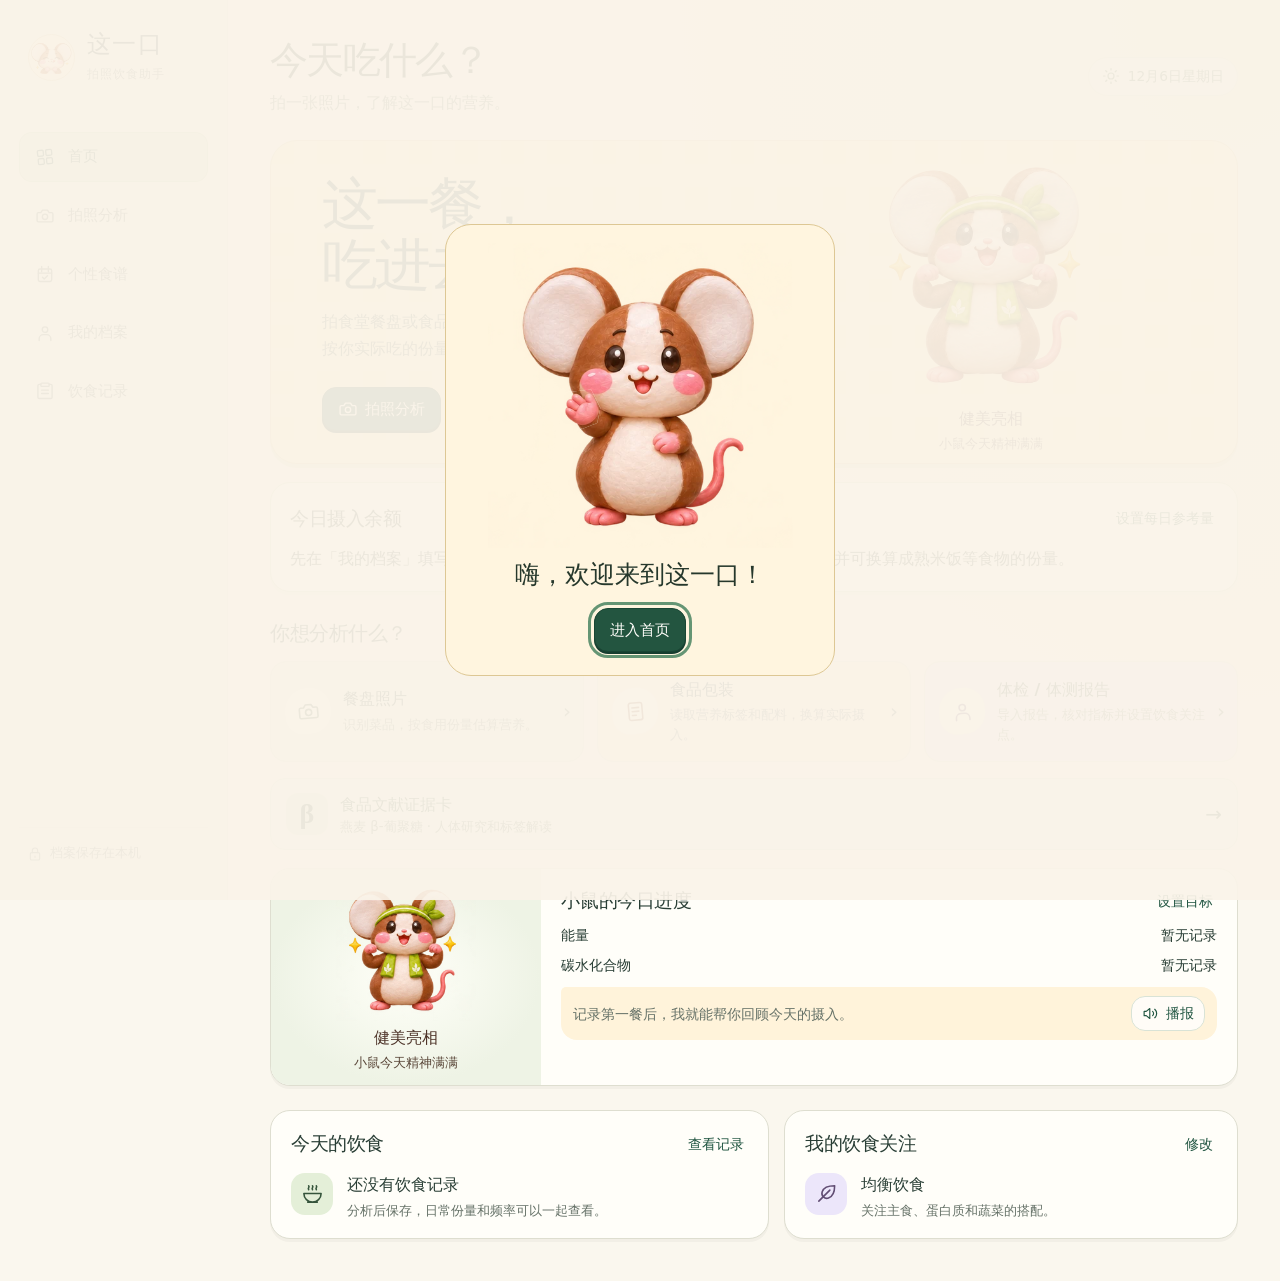
==== commit a596c28a: "Publish merged mascot, portion checks and evidence cards" ====
--- a/index.html
+++ b/index.html
@@ -6,18 +6,33 @@
   <meta name="description" content="拍一餐或一张食品标签，按真实份量了解吃进去的营养。">
   <meta name="theme-color" content="#faf7ee">
   <title>这一口 · 拍照饮食助手</title>
-  <link rel="stylesheet" href="style.css?v=picnic-ui">
+  <link rel="manifest" href="./manifest.webmanifest">
+  <link rel="apple-touch-icon" href="./assets/mouse-app-180.png">
+  <link rel="icon" href="./assets/mouse-app-192.png">
+  <meta name="apple-mobile-web-app-capable" content="yes">
+  <meta name="apple-mobile-web-app-title" content="这一口">
+  <link rel="stylesheet" href="style.css?v=mascot-cutout">
   <link rel="stylesheet" href="extensions/food-evidence/evidence.css?v=oat-card">
   <script defer src="nutrition.js?v=ingredient-seasoning"></script>
   <script defer src="packaging.js?v=portion-check"></script>
   <script defer src="insights.js?v=food-plan"></script>
   <script defer src="favorites.js"></script>
+  <script defer src="mascot.js?v=mascot-3d"></script>
   <script defer src="extensions/food-evidence/oats.js?v=oat-card"></script>
   <script defer src="extensions/food-evidence/evidence.js?v=oat-card"></script>
-  <script defer src="app.js?v=portion-check-oat-card"></script>
+  <script defer src="app.js?v=mascot-portion-evidence"></script>
+  <script defer src="./install.js?v=merged-pages"></script>
 </head>
 <body>
   <div id="app"></div>
+  <dialog id="mouse-welcome" aria-labelledby="mouse-welcome-title">
+    <div class="welcome-art">
+      <img src="assets/mouse-cutout-wave.webp" alt="小鼠挥手打招呼" width="480" height="480">
+      <span class="welcome-paw" aria-hidden="true"></span>
+    </div>
+    <h1 id="mouse-welcome-title">嗨，欢迎来到这一口！</h1>
+    <button class="button primary" type="button">进入首页</button>
+  </dialog>
   <div id="toast" class="toast" role="status" hidden></div>
 </body>
 </html>
--- a/style.css
+++ b/style.css
@@ -457,3 +457,64 @@
   .toast { bottom: calc(72px + env(safe-area-inset-bottom)); }
 }
 
+
+.installed [data-install] { display: none; }
+dialog[aria-labelledby='install-heading'] p { margin: 12px 0 18px; }
+.mascot-portrait { min-width: 0; margin: 0; text-align: center; }
+.mascot-portrait img { display: block; margin: 0 auto; width: min(100%,198px); height: auto; aspect-ratio: 1; }
+.mascot-portrait figcaption { display: grid; gap: 2px; margin-top: 5px; padding-inline: 6px; }
+.mascot-portrait strong { color: #4d3328; }
+.mascot-portrait small { font-size: .79rem; color: #5a4739; }
+.hero-visual { display: grid; place-items: center; padding: 11px 17px 10px 0; }
+.hero-visual .mascot-portrait img { position: static; width: min(100%,250px); object-fit: contain; }
+.mouse-scene .mascot-portrait { padding: 12px 7px; }
+.mouse-scene .mascot-portrait img { width: min(100%,140px); }
+.mascot-portrait[data-pose=stop] strong { color: #9e382a; }
+#mouse-welcome {
+  width: min(92vw,390px); max-height: 94vh; border: 1px solid #ddc794; border-radius: 26px;
+  padding: 18px 22px 23px; text-align: center; color: #46372a; background: #fff5df;
+}
+#mouse-welcome::backdrop { background: #faf4e9ed; }
+#mouse-welcome-title { margin: 0 0 17px; font-size: clamp(1.18rem,5vw,1.55rem); letter-spacing: normal; }
+.welcome-art { width: min(100%,305px); position: relative; margin: 0 auto 12px; }
+.welcome-art img { display: block; width: 100%; height: auto; }
+.welcome-paw { display: none; position: absolute; inset: 0; background: url('assets/mouse-cutout-wave.webp') center / contain no-repeat; }
+@media (prefers-reduced-motion:no-preference) {
+  .waving .welcome-art img {
+    clip-path: polygon(evenodd, 0 0, 100% 0, 100% 100%, 0 100%, 0 0, 25% 49%, 34% 48%, 37% 54%, 36% 59%, 31% 61%, 25% 57%, 25% 49%, 0 0);
+  }
+  .waving .welcome-paw {
+    display: block;
+    clip-path: polygon(25% 49%, 34% 48%, 37% 54%, 36% 59%, 31% 61%, 25% 57%);
+    transform-origin: 34% 58%;
+    animation: mascot-wave .36s ease-in-out 4;
+  }
+  .mascot-portrait img { animation: mascot-pop .32s ease-out; }
+  @keyframes mascot-wave { 26% { transform: rotate(-15deg); } 74% { transform: rotate(11deg); } }
+  @keyframes mascot-pop { from { transform: scale(.94); } to { transform: scale(1); } }
+}
+@media (max-width:570px) {
+  .hero-visual { padding: 8px 7px; }
+  .hero-visual .mascot-portrait strong { font-size: .95rem; }
+  .hero-visual .mascot-portrait small { font-size: .72rem; line-height: 1.35; }
+}
+.hero-visual .mascot-cover {
+  position: absolute;
+  inset: 8% 8% 8% 1%;
+  overflow: hidden;
+  border-radius: 32px;
+  background: #fcf1da;
+  border: 3px solid #fff7df;
+  box-shadow: 0 5px 17px #76451e20;
+}
+.hero-visual .mascot-cover img { object-fit: contain; object-position: center; }
+.brand-mark, .mobile-top .brand-mark { border-radius: 50%; overflow: hidden; background: #fcf1da; }
+.brand-mark img { display: block; width: 100%; height: 100%; object-fit: contain; scale: 1.12; }
+@media (max-width:570px) {
+  .hero-visual .mascot-cover {
+    inset: 50% 7% auto -5%;
+    aspect-ratio: 1.1;
+    border-radius: 24px;
+    transform: translateY(-50%);
+  }
+}
